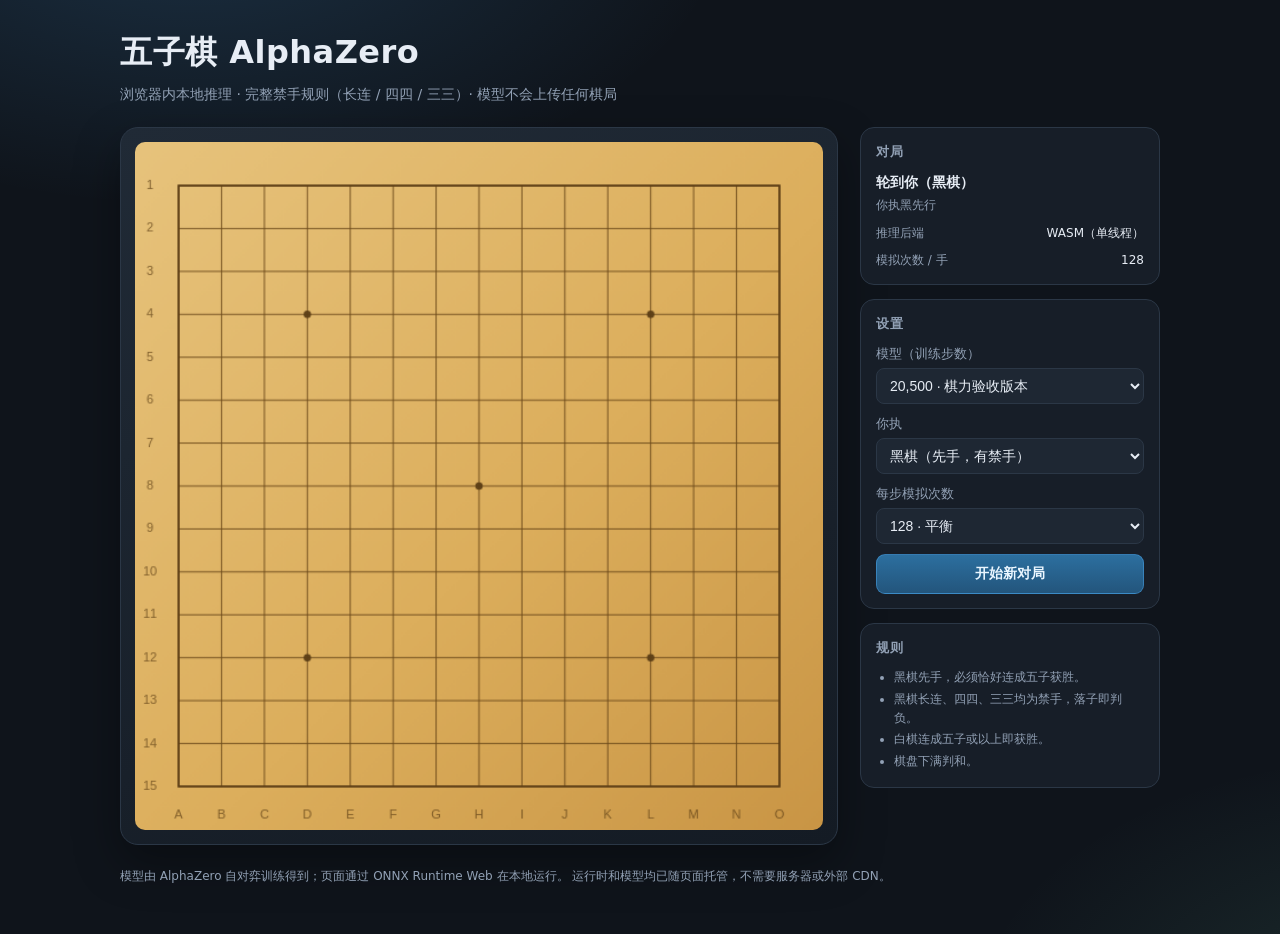
==== docs/index.html @ e54cd241 "Replace repository with AlphaZero Renju model, training results, and browser player" ====
<!doctype html>
<html lang="zh-CN">
<head>
  <meta charset="utf-8">
  <meta name="viewport" content="width=device-width, initial-scale=1">
  <title>五子棋 AlphaZero · 禁手规则</title>
  <meta name="description" content="在浏览器中直接与 AlphaZero 五子棋模型对战，完整实现黑方禁手规则。">
  <link rel="icon" href="favicon.svg" type="image/svg+xml">
  <link rel="stylesheet" href="css/style.css">
  <script src="vendor/ort.all.min.js"></script>
</head>
<body>
  <div class="shell">
    <header>
      <h1>五子棋 AlphaZero</h1>
      <p>浏览器内本地推理 · 完整禁手规则（长连 / 四四 / 三三）· 模型不会上传任何棋局</p>
    </header>

    <div class="layout">
      <section class="board-card">
        <canvas id="board" width="600" height="600" aria-label="五子棋棋盘"></canvas>
      </section>

      <aside class="panel">
        <div class="card">
          <h2>对局</h2>
          <div class="status" id="status">正在加载模型…<span class="sub" id="status-sub">首次加载约 10–30 秒</span></div>
          <div class="meta">
            <span>推理后端</span><span id="backend">—</span>
          </div>
          <div class="meta">
            <span>模拟次数 / 手</span><span id="sims-label">—</span>
          </div>
        </div>

        <div class="card">
          <h2>设置</h2>
          <label class="field">模型（训练步数）
            <select id="model-select">
              <option value="20500">20,500 · 棋力验收版本</option>
              <option value="27500">27,500 · 最终训练版本</option>
            </select>
          </label>
          <label class="field">你执
            <select id="color-select">
              <option value="1">黑棋（先手，有禁手）</option>
              <option value="-1">白棋（后手）</option>
            </select>
          </label>
          <label class="field">每步模拟次数
            <select id="sims-select">
              <option value="64">64 · 快</option>
              <option value="128" selected>128 · 平衡</option>
              <option value="256">256 · 更强但更慢</option>
            </select>
          </label>
          <button id="new-game" type="button">开始新对局</button>
        </div>

        <div class="card rules">
          <h2>规则</h2>
          <ul>
            <li>黑棋先手，必须恰好连成五子获胜。</li>
            <li>黑棋长连、四四、三三均为禁手，落子即判负。</li>
            <li>白棋连成五子或以上即获胜。</li>
            <li>棋盘下满判和。</li>
          </ul>
        </div>
      </aside>
    </div>

    <footer>
      模型由 AlphaZero 自对弈训练得到；页面通过 ONNX Runtime Web 在本地运行。
      运行时和模型均已随页面托管，不需要服务器或外部 CDN。
    </footer>
  </div>

  <script src="js/renju.js"></script>
  <script src="js/mcts.js"></script>
  <script src="js/app.js"></script>
</body>
</html>
---- docs/css/style.css ----
:root {
  --bg: #0f141b;
  --panel: #171e28;
  --panel-2: #1e2733;
  --line: #2b3746;
  --text: #e7edf5;
  --muted: #92a1b5;
  --accent: #53b3ff;
  --accent-2: #7ee0b8;
  --danger: #ff7a7a;
  --wood: #d9ab5c;
}

* { box-sizing: border-box; }

html, body {
  margin: 0;
  min-height: 100%;
}

body {
  background:
    radial-gradient(900px 500px at 15% -10%, rgba(83, 179, 255, 0.18), transparent 60%),
    radial-gradient(800px 500px at 110% 110%, rgba(126, 224, 184, 0.12), transparent 55%),
    var(--bg);
  color: var(--text);
  font-family: "Segoe UI", "Microsoft YaHei", system-ui, -apple-system, sans-serif;
  line-height: 1.55;
}

.shell {
  max-width: 1080px;
  margin: 0 auto;
  padding: 28px 20px 48px;
}

header h1 {
  margin: 0 0 6px;
  font-size: clamp(22px, 3.4vw, 32px);
  letter-spacing: 0.5px;
}

header p {
  margin: 0 0 22px;
  color: var(--muted);
  font-size: 14px;
}

.layout {
  display: grid;
  grid-template-columns: minmax(0, 1fr) 300px;
  gap: 22px;
  align-items: start;
}

.board-card {
  background: linear-gradient(160deg, #202a36, #141b24);
  border: 1px solid var(--line);
  border-radius: 18px;
  padding: 14px;
  box-shadow: 0 18px 45px rgba(0, 0, 0, 0.35);
}

canvas {
  display: block;
  width: 100%;
  height: auto;
  border-radius: 10px;
  cursor: pointer;
  touch-action: manipulation;
}

canvas.locked { cursor: progress; }

.panel {
  display: flex;
  flex-direction: column;
  gap: 14px;
}

.card {
  background: var(--panel);
  border: 1px solid var(--line);
  border-radius: 14px;
  padding: 14px 15px;
}

.card h2 {
  margin: 0 0 10px;
  font-size: 13px;
  font-weight: 600;
  letter-spacing: 1.2px;
  text-transform: uppercase;
  color: var(--muted);
}

label.field {
  display: block;
  margin-bottom: 10px;
  font-size: 13px;
  color: var(--muted);
}

label.field:last-child { margin-bottom: 0; }

select {
  width: 100%;
  margin-top: 4px;
  padding: 8px 9px;
  border-radius: 8px;
  border: 1px solid var(--line);
  background: var(--panel-2);
  color: var(--text);
  font-size: 14px;
}

button {
  width: 100%;
  padding: 10px 12px;
  border-radius: 9px;
  border: 1px solid rgba(83, 179, 255, 0.4);
  background: linear-gradient(180deg, #2c6f9f, #23557c);
  color: #eaf6ff;
  font-size: 14px;
  font-weight: 600;
  cursor: pointer;
}

button:hover:not(:disabled) { filter: brightness(1.08); }
button:disabled { opacity: 0.55; cursor: not-allowed; }

.status {
  min-height: 44px;
  font-size: 14px;
  font-weight: 600;
}

.status .sub {
  display: block;
  margin-top: 2px;
  font-size: 12px;
  font-weight: 400;
  color: var(--muted);
}

.status.error { color: var(--danger); }
.status.win { color: var(--accent-2); }

.meta {
  display: flex;
  justify-content: space-between;
  gap: 8px;
  font-size: 12px;
  color: var(--muted);
  margin-top: 8px;
}

.meta span:last-child { color: var(--text); text-align: right; }

.rules {
  font-size: 12px;
  color: var(--muted);
}

.rules ul { margin: 6px 0 0; padding-left: 18px; }
.rules li { margin-bottom: 3px; }

footer {
  margin-top: 22px;
  font-size: 12px;
  color: var(--muted);
}

footer a { color: var(--accent); }

@media (max-width: 820px) {
  .layout { grid-template-columns: 1fr; }
  .shell { padding: 18px 12px 36px; }
}
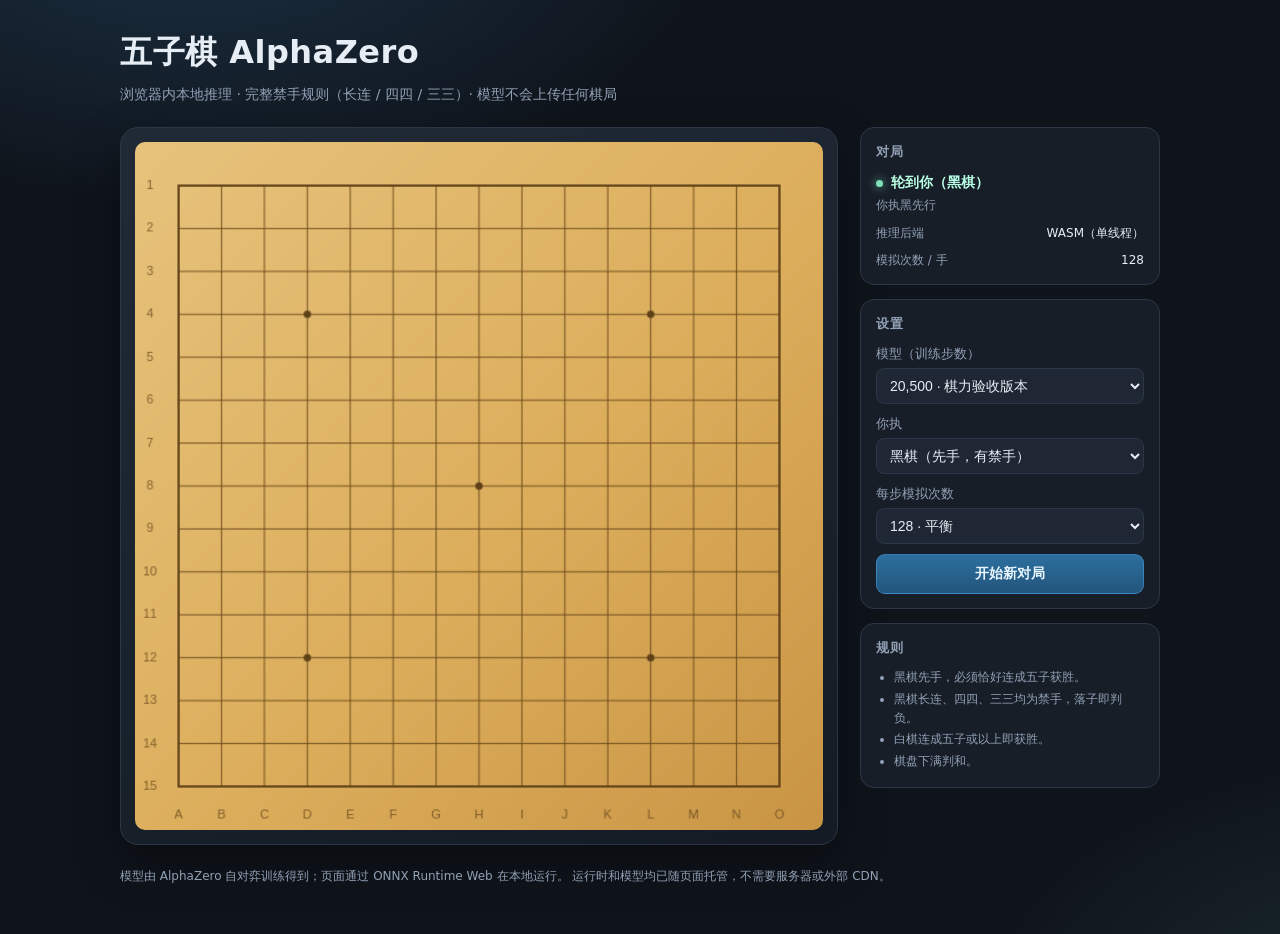
==== commit f2684f39: "Fix browser MCTS sign backup and add turn/new-game UX" ====
--- a/docs/index.html
+++ b/docs/index.html
@@ -25,6 +25,13 @@
         <div class="card">
           <h2>对局</h2>
           <div class="status" id="status">正在加载模型…<span class="sub" id="status-sub">首次加载约 10–30 秒</span></div>
+          <div class="load-progress" id="load-progress" hidden>
+            <div class="load-progress-track" id="load-progress-track" role="progressbar"
+                 aria-valuemin="0" aria-valuemax="100" aria-valuenow="0">
+              <div class="load-progress-bar" id="load-progress-bar"></div>
+            </div>
+            <div class="load-progress-text" id="load-progress-text">准备下载…</div>
+          </div>
           <div class="meta">
             <span>推理后端</span><span id="backend">—</span>
           </div>
@@ -38,7 +45,7 @@
           <label class="field">模型（训练步数）
             <select id="model-select">
               <option value="20500">20,500 · 棋力验收版本</option>
-              <option value="27500">27,500 · 最终训练版本</option>
+              <option value="27702">27,702 · 最终训练版本</option>
             </select>
           </label>
           <label class="field">你执
@@ -75,6 +82,17 @@
     </footer>
   </div>
 
+  <div class="modal-mask" id="confirm-modal" hidden>
+    <div class="modal-card" role="dialog" aria-modal="true" aria-labelledby="confirm-title">
+      <h2 id="confirm-title">要结束当前对局吗？</h2>
+      <p>开始新对局会清空当前棋盘，当前进度不会保留。</p>
+      <div class="modal-actions">
+        <button type="button" class="ghost" id="confirm-no">否，继续</button>
+        <button type="button" class="danger" id="confirm-yes">是，结束</button>
+      </div>
+    </div>
+  </div>
+
   <script src="js/renju.js"></script>
   <script src="js/mcts.js"></script>
   <script src="js/app.js"></script>
--- a/docs/css/style.css
+++ b/docs/css/style.css
@@ -146,6 +146,147 @@
 .status.error { color: var(--danger); }
 .status.win { color: var(--accent-2); }
 
+.status.your-turn {
+  color: #b9ffe4;
+  animation: turn-breathe 2.2s ease-in-out infinite;
+}
+
+.status.your-turn::before {
+  content: "";
+  display: inline-block;
+  width: 7px;
+  height: 7px;
+  margin-right: 8px;
+  border-radius: 50%;
+  background: var(--accent-2);
+  box-shadow: 0 0 10px rgba(126, 224, 184, 0.85);
+  animation: turn-dot 2.2s ease-in-out infinite;
+}
+
+@keyframes turn-breathe {
+  0%, 100% { text-shadow: 0 0 0 rgba(126, 224, 184, 0); }
+  50% { text-shadow: 0 0 12px rgba(126, 224, 184, 0.8), 0 0 28px rgba(83, 179, 255, 0.3); }
+}
+
+@keyframes turn-dot {
+  0%, 100% { opacity: 0.55; transform: scale(0.9); }
+  50% { opacity: 1; transform: scale(1.15); }
+}
+
+@media (prefers-reduced-motion: reduce) {
+  .status.your-turn,
+  .status.your-turn::before {
+    animation: none;
+  }
+}
+
+.modal-mask {
+  position: fixed;
+  inset: 0;
+  z-index: 50;
+  display: flex;
+  align-items: center;
+  justify-content: center;
+  padding: 20px;
+  background: rgba(3, 8, 14, 0.72);
+  backdrop-filter: blur(4px);
+}
+
+.modal-mask[hidden] {
+  display: none !important;
+}
+
+.modal-card {
+  width: min(420px, 100%);
+  padding: 22px;
+  border: 1px solid var(--line);
+  border-radius: 16px;
+  background: linear-gradient(160deg, #202a36, #141b24);
+  box-shadow: 0 24px 70px rgba(0, 0, 0, 0.55);
+  animation: modal-in 0.16s ease-out;
+}
+
+.modal-card h2 {
+  margin: 0 0 8px;
+  font-size: 19px;
+  letter-spacing: 0;
+  text-transform: none;
+  color: var(--text);
+}
+
+.modal-card p {
+  margin: 0 0 18px;
+  color: var(--muted);
+  font-size: 14px;
+}
+
+.modal-actions {
+  display: flex;
+  gap: 10px;
+}
+
+.modal-actions button {
+  flex: 1;
+  width: auto;
+}
+
+button.ghost {
+  border-color: var(--line);
+  background: transparent;
+  color: var(--text);
+}
+
+button.danger {
+  border-color: rgba(255, 122, 122, 0.45);
+  background: linear-gradient(180deg, #9f3e48, #792a33);
+}
+
+@keyframes modal-in {
+  from { opacity: 0; transform: translateY(6px) scale(0.98); }
+  to { opacity: 1; transform: none; }
+}
+
+.load-progress {
+  margin: 10px 0 2px;
+}
+
+.load-progress[hidden] {
+  display: none !important;
+}
+
+.load-progress-track {
+  height: 8px;
+  overflow: hidden;
+  border: 1px solid var(--line);
+  border-radius: 999px;
+  background: #0c1219;
+}
+
+.load-progress-bar {
+  width: 0;
+  height: 100%;
+  border-radius: inherit;
+  background: linear-gradient(90deg, var(--accent), var(--accent-2));
+  transition: width 0.18s ease;
+}
+
+.load-progress.indeterminate .load-progress-bar {
+  width: 35%;
+  animation: load-progress-slide 1.25s ease-in-out infinite;
+}
+
+.load-progress-text {
+  margin-top: 5px;
+  color: var(--muted);
+  font-size: 11px;
+  font-variant-numeric: tabular-nums;
+}
+
+@keyframes load-progress-slide {
+  0% { transform: translateX(-120%); }
+  100% { transform: translateX(320%); }
+}
+
 .meta {
   display: flex;
   justify-content: space-between;
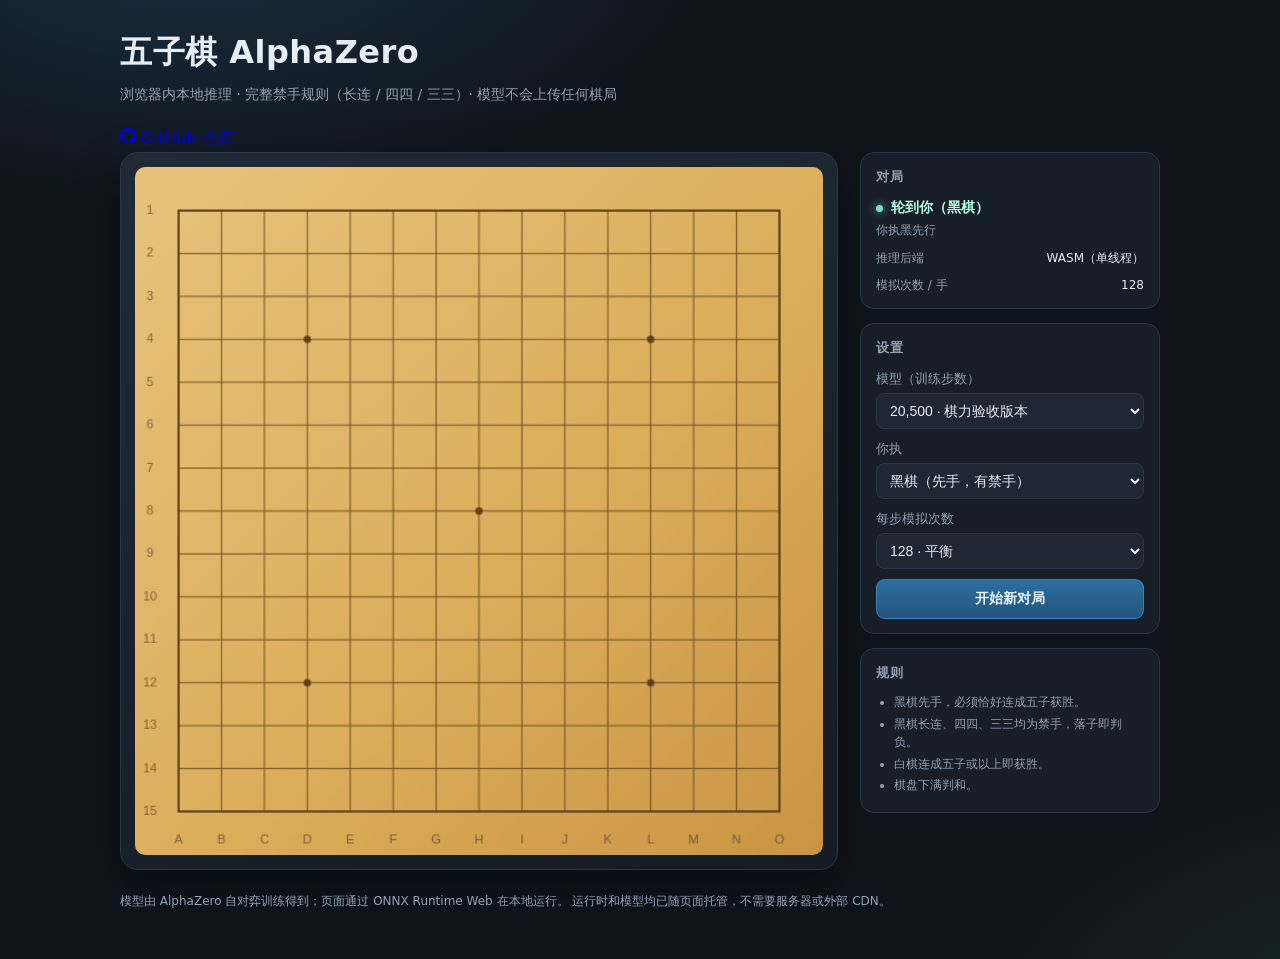
==== commit 2dfa482c: "Add GitHub repository link to browser player" ====
--- a/docs/index.html
+++ b/docs/index.html
@@ -1,100 +1,108 @@
-<!doctype html>
-<html lang="zh-CN">
-<head>
-  <meta charset="utf-8">
-  <meta name="viewport" content="width=device-width, initial-scale=1">
-  <title>五子棋 AlphaZero · 禁手规则</title>
-  <meta name="description" content="在浏览器中直接与 AlphaZero 五子棋模型对战，完整实现黑方禁手规则。">
-  <link rel="icon" href="favicon.svg" type="image/svg+xml">
-  <link rel="stylesheet" href="css/style.css">
-  <script src="vendor/ort.all.min.js"></script>
-</head>
-<body>
-  <div class="shell">
-    <header>
-      <h1>五子棋 AlphaZero</h1>
-      <p>浏览器内本地推理 · 完整禁手规则（长连 / 四四 / 三三）· 模型不会上传任何棋局</p>
-    </header>
-
-    <div class="layout">
-      <section class="board-card">
-        <canvas id="board" width="600" height="600" aria-label="五子棋棋盘"></canvas>
-      </section>
-
-      <aside class="panel">
-        <div class="card">
-          <h2>对局</h2>
-          <div class="status" id="status">正在加载模型…<span class="sub" id="status-sub">首次加载约 10–30 秒</span></div>
-          <div class="load-progress" id="load-progress" hidden>
-            <div class="load-progress-track" id="load-progress-track" role="progressbar"
-                 aria-valuemin="0" aria-valuemax="100" aria-valuenow="0">
-              <div class="load-progress-bar" id="load-progress-bar"></div>
-            </div>
-            <div class="load-progress-text" id="load-progress-text">准备下载…</div>
-          </div>
-          <div class="meta">
-            <span>推理后端</span><span id="backend">—</span>
-          </div>
-          <div class="meta">
-            <span>模拟次数 / 手</span><span id="sims-label">—</span>
-          </div>
-        </div>
-
-        <div class="card">
-          <h2>设置</h2>
-          <label class="field">模型（训练步数）
-            <select id="model-select">
-              <option value="20500">20,500 · 棋力验收版本</option>
-              <option value="27702">27,702 · 最终训练版本</option>
-            </select>
-          </label>
-          <label class="field">你执
-            <select id="color-select">
-              <option value="1">黑棋（先手，有禁手）</option>
-              <option value="-1">白棋（后手）</option>
-            </select>
-          </label>
-          <label class="field">每步模拟次数
-            <select id="sims-select">
-              <option value="64">64 · 快</option>
-              <option value="128" selected>128 · 平衡</option>
-              <option value="256">256 · 更强但更慢</option>
-            </select>
-          </label>
-          <button id="new-game" type="button">开始新对局</button>
-        </div>
-
-        <div class="card rules">
-          <h2>规则</h2>
-          <ul>
-            <li>黑棋先手，必须恰好连成五子获胜。</li>
-            <li>黑棋长连、四四、三三均为禁手，落子即判负。</li>
-            <li>白棋连成五子或以上即获胜。</li>
-            <li>棋盘下满判和。</li>
-          </ul>
-        </div>
-      </aside>
-    </div>
-
-    <footer>
-      模型由 AlphaZero 自对弈训练得到；页面通过 ONNX Runtime Web 在本地运行。
-      运行时和模型均已随页面托管，不需要服务器或外部 CDN。
-    </footer>
-  </div>
-
-  <div class="modal-mask" id="confirm-modal" hidden>
-    <div class="modal-card" role="dialog" aria-modal="true" aria-labelledby="confirm-title">
-      <h2 id="confirm-title">要结束当前对局吗？</h2>
-      <p>开始新对局会清空当前棋盘，当前进度不会保留。</p>
-      <div class="modal-actions">
-        <button type="button" class="ghost" id="confirm-no">否，继续</button>
-        <button type="button" class="danger" id="confirm-yes">是，结束</button>
-      </div>
-    </div>
-  </div>
-
-  <script src="js/renju.js"></script>
-  <script src="js/mcts.js"></script>
-  <script src="js/app.js"></script>
-</body>
-</html>
+<!doctype html>
+<html lang="zh-CN">
+<head>
+  <meta charset="utf-8">
+  <meta name="viewport" content="width=device-width, initial-scale=1">
+  <title>五子棋 AlphaZero · 禁手规则</title>
+  <meta name="description" content="在浏览器中直接与 AlphaZero 五子棋模型对战，完整实现黑方禁手规则。">
+  <link rel="icon" href="favicon.svg" type="image/svg+xml">
+  <link rel="stylesheet" href="css/style.css">
+  <script src="vendor/ort.all.min.js"></script>
+</head>
+<body>
+  <div class="shell">
+    <header class="site-header">
+      <div class="site-title">
+        <h1>五子棋 AlphaZero</h1>
+        <p>浏览器内本地推理 · 完整禁手规则（长连 / 四四 / 三三）· 模型不会上传任何棋局</p>
+      </div>
+      <a class="repo-link" href="https://github.com/Datou/Datou-gomoku-alphazero"
+         target="_blank" rel="noopener noreferrer" aria-label="打开 GitHub 项目仓库">
+        <svg viewBox="0 0 16 16" width="16" height="16" aria-hidden="true">
+          <path fill="currentColor" d="M8 0C3.58 0 0 3.58 0 8c0 3.54 2.29 6.53 5.47 7.59.4.07.55-.17.55-.38 0-.19-.01-.82-.01-1.49-2.01.37-2.53-.49-2.69-.94-.09-.23-.48-.94-.82-1.13-.28-.15-.68-.52-.01-.53.63-.01 1.08.58 1.23.82.72 1.21 1.87.87 2.33.66.07-.52.28-.87.51-1.07-1.78-.2-3.64-.89-3.64-3.95 0-.87.31-1.59.82-2.15-.08-.2-.36-1.02.08-2.12 0 0 .67-.21 2.2.82.64-.18 1.32-.27 2-.27s1.36.09 2 .27c1.53-1.04 2.2-.82 2.2-.82.44 1.1.16 1.92.08 2.12.51.56.82 1.27.82 2.15 0 3.07-1.87 3.75-3.65 3.95.29.25.54.73.54 1.48 0 1.07-.01 1.93-.01 2.2 0 .21.15.46.55.38A8.01 8.01 0 0 0 16 8c0-4.42-3.58-8-8-8Z"/>
+        </svg>
+        <span>GitHub 仓库</span>
+      </a>
+    </header>
+
+    <div class="layout">
+      <section class="board-card">
+        <canvas id="board" width="600" height="600" aria-label="五子棋棋盘"></canvas>
+      </section>
+
+      <aside class="panel">
+        <div class="card">
+          <h2>对局</h2>
+          <div class="status" id="status">正在加载模型…<span class="sub" id="status-sub">首次加载约 10–30 秒</span></div>
+          <div class="load-progress" id="load-progress" hidden>
+            <div class="load-progress-track" id="load-progress-track" role="progressbar"
+                 aria-valuemin="0" aria-valuemax="100" aria-valuenow="0">
+              <div class="load-progress-bar" id="load-progress-bar"></div>
+            </div>
+          </div>
+          <div class="meta">
+            <span>推理后端</span><span id="backend">—</span>
+          </div>
+          <div class="meta">
+            <span>模拟次数 / 手</span><span id="sims-label">—</span>
+          </div>
+        </div>
+
+        <div class="card">
+          <h2>设置</h2>
+          <label class="field">模型（训练步数）
+            <select id="model-select">
+              <option value="20500">20,500 · 棋力验收版本</option>
+              <option value="27702">27,702 · 最终训练版本</option>
+            </select>
+          </label>
+          <label class="field">你执
+            <select id="color-select">
+              <option value="1">黑棋（先手，有禁手）</option>
+              <option value="-1">白棋（后手）</option>
+            </select>
+          </label>
+          <label class="field">每步模拟次数
+            <select id="sims-select">
+              <option value="64">64 · 快</option>
+              <option value="128" selected>128 · 平衡</option>
+              <option value="256">256 · 更强但更慢</option>
+            </select>
+          </label>
+          <button id="new-game" type="button">开始新对局</button>
+        </div>
+
+        <div class="card rules">
+          <h2>规则</h2>
+          <ul>
+            <li>黑棋先手，必须恰好连成五子获胜。</li>
+            <li>黑棋长连、四四、三三均为禁手，落子即判负。</li>
+            <li>白棋连成五子或以上即获胜。</li>
+            <li>棋盘下满判和。</li>
+          </ul>
+        </div>
+      </aside>
+    </div>
+
+    <footer>
+      模型由 AlphaZero 自对弈训练得到；页面通过 ONNX Runtime Web 在本地运行。
+      运行时和模型均已随页面托管，不需要服务器或外部 CDN。
+    </footer>
+  </div>
+
+  <div class="modal-mask" id="confirm-modal" hidden>
+    <div class="modal-card" role="dialog" aria-modal="true" aria-labelledby="confirm-title">
+      <h2 id="confirm-title">要结束当前对局吗？</h2>
+      <p>开始新对局会清空当前棋盘，当前进度不会保留。</p>
+      <div class="modal-actions">
+        <button type="button" class="ghost" id="confirm-no">否，继续</button>
+        <button type="button" class="danger" id="confirm-yes">是，结束</button>
+      </div>
+    </div>
+  </div>
+
+  <script src="js/renju.js"></script>
+  <script src="js/mcts.js"></script>
+  <script src="js/app.js"></script>
+</body>
+</html>
--- a/docs/css/style.css
+++ b/docs/css/style.css
@@ -275,13 +275,6 @@
   animation: load-progress-slide 1.25s ease-in-out infinite;
 }
 
-.load-progress-text {
-  margin-top: 5px;
-  color: var(--muted);
-  font-size: 11px;
-  font-variant-numeric: tabular-nums;
-}
-
 @keyframes load-progress-slide {
   0% { transform: translateX(-120%); }
   100% { transform: translateX(320%); }
